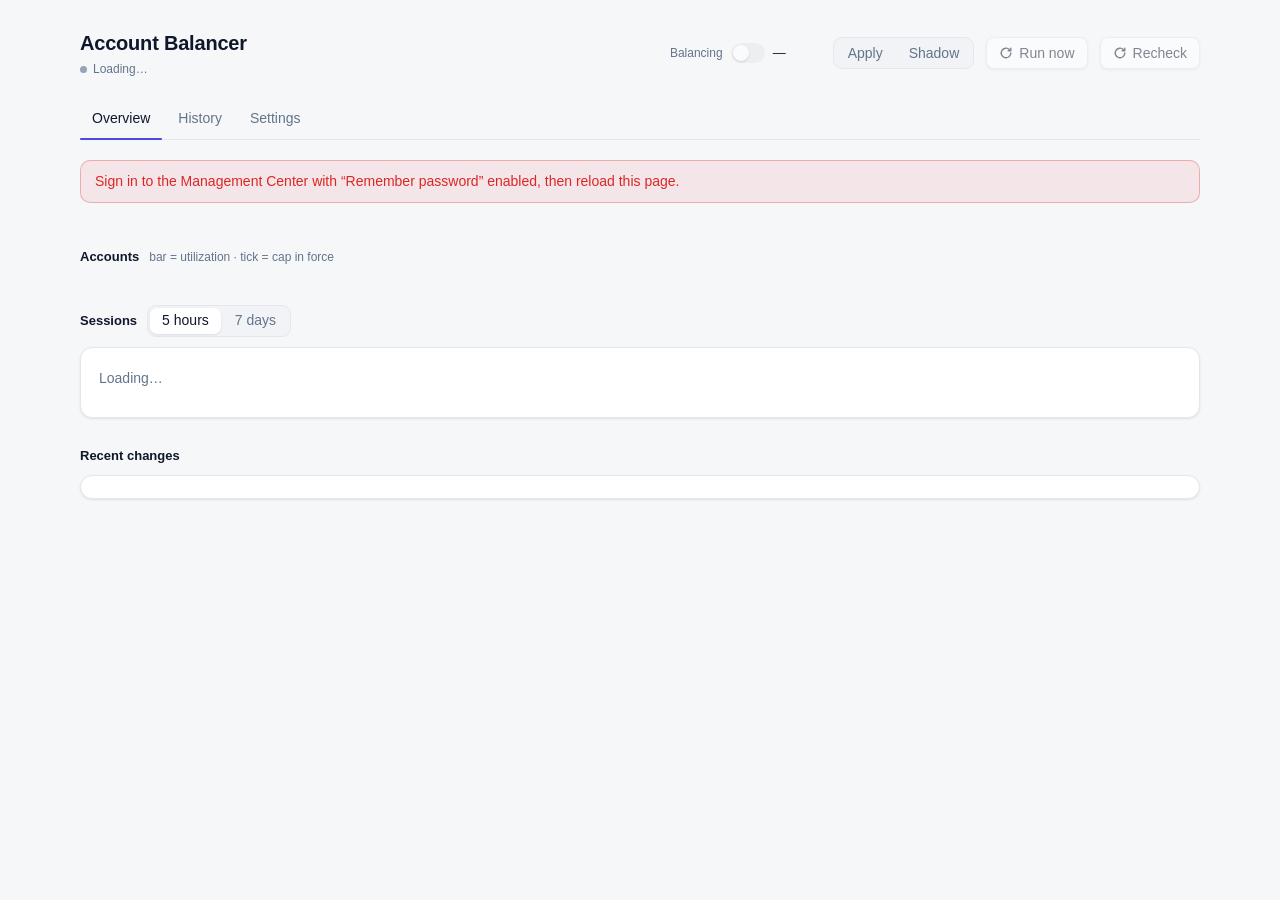
==== internal/web/assets/index.html @ 76632849 "feat(web): Serve the transcript store read-only and show it as its own card GET /transcripts?range=7" ====
<!doctype html>
<html lang="en">
<head>
<meta charset="utf-8">
<meta name="viewport" content="width=device-width, initial-scale=1">
<title>Account Balancer</title>
<link rel="stylesheet" href="uplot.css">
<link rel="stylesheet" href="app.css">
</head>
<body>
<main>
  <header class="top">
    <div class="title">
      <h1>Account Balancer</h1>
      <div class="meta"><span class="dot" id="live-dot"></span><span id="meta">Loading…</span></div>
    </div>
    <div class="controls">
      <div class="control">
        <span class="control-label">Balancing</span>
        <button type="button" role="switch" aria-checked="false" id="pause" class="switch" disabled aria-label="Balancing"><span class="knob"></span></button>
        <span class="control-value" id="pause-label">—</span>
      </div>
      <div class="segmented" role="group" aria-label="Mode" id="mode">
        <button type="button" data-mode="apply" aria-pressed="false" disabled>Apply</button>
        <button type="button" data-mode="shadow" aria-pressed="false" disabled>Shadow</button>
      </div>
      <button type="button" id="run" class="button" disabled>
        <svg class="icon" viewBox="0 0 16 16" aria-hidden="true"><path d="M13.5 8a5.5 5.5 0 1 1-1.6-3.9M13.5 2.5v3h-3" fill="none" stroke="currentColor" stroke-width="1.6" stroke-linecap="round" stroke-linejoin="round"/></svg>
        <span>Run now</span>
      </button>
      <button type="button" id="recheck-all" class="button" disabled title="Ask Anthropic for every account now and release a lock CPA kept after an early reset">
        <svg class="icon" viewBox="0 0 16 16" aria-hidden="true"><path d="M13.5 8a5.5 5.5 0 1 1-1.6-3.9M13.5 2.5v3h-3" fill="none" stroke="currentColor" stroke-width="1.6" stroke-linecap="round" stroke-linejoin="round"/></svg>
        <span>Recheck</span>
      </button>
    </div>
  </header>

  <nav class="tabs" role="tablist">
    <button type="button" role="tab" data-tab="overview" aria-selected="true">Overview</button>
    <button type="button" role="tab" data-tab="history" aria-selected="false">History</button>
    <button type="button" role="tab" data-tab="settings" aria-selected="false">Settings</button>
    <span class="tab-indicator" aria-hidden="true"></span>
  </nav>

  <div id="error" class="banner bad" hidden></div>
  <div id="notice" class="banner info" role="status" hidden></div>
  <div id="config-error" class="banner bad" hidden></div>

  <section id="tab-overview">
    <div class="choices" id="choices"></div>
    <div class="card outlook" id="outlook" hidden></div>
    <div class="section-head"><h2>Accounts</h2><span class="hint">bar = utilization · tick = cap in force</span></div>
    <div class="accounts" id="accounts"></div>
    <div class="section-head">
      <h2>Sessions</h2>
      <div class="segmented" role="group" aria-label="Window" id="session-span">
        <button type="button" data-span="five_hour" aria-pressed="true">5 hours</button>
        <button type="button" data-span="week" aria-pressed="false">7 days</button>
      </div>
      <span class="hint" id="sessions-hint"></span>
    </div>
    <div class="card sessions" id="sessions"><p class="empty">Loading…</p></div>
    <div class="section-head"><h2>Recent changes</h2></div>
    <ol class="timeline card" id="changes"></ol>
  </section>

  <section id="tab-history" hidden>
    <div class="history-bar">
      <div class="segmented" role="group" aria-label="Range" id="range">
        <button type="button" data-range="24h" aria-pressed="true">24h</button>
        <button type="button" data-range="7d" aria-pressed="false">7d</button>
        <button type="button" data-range="30d" aria-pressed="false">30d</button>
        <button type="button" data-range="90d" aria-pressed="false">90d</button>
      </div>
      <div id="cursor-time" class="cursor-time">Hover a chart to see that moment in all four</div>
    </div>
    <div class="chart card"><div class="chart-head"><h3>Weekly utilization</h3><span class="hint">solid main · dashed Fable · dotted cap</span></div><div id="chart-weekly"></div></div>
    <div class="chart card"><div class="chart-head"><h3>5-hour window</h3><span class="hint">filled while the window is open</span></div><div id="chart-session"></div></div>
    <div class="chart card"><div class="chart-head"><h3>Active account</h3></div><div id="chart-active"></div></div>
    <div class="chart card"><div class="chart-head"><h3>Tokens per step</h3><span class="hint">stacked by account</span></div><div id="chart-tokens"></div></div>
    <div id="chart-tip" class="chart-tip" role="status" hidden></div>
    <div class="section-head"><h2>Events</h2></div>
    <ol class="timeline card" id="events"></ol>
    <div class="section-head">
      <h2>Transcript history</h2>
      <div class="segmented" role="group" aria-label="Transcript window" id="transcript-span">
        <button type="button" data-range="7d" aria-pressed="true">7 days</button>
        <button type="button" data-range="30d" aria-pressed="false">30 days</button>
      </div>
      <span class="hint" id="transcripts-hint"></span>
    </div>
    <p class="hint">From Claude Code transcripts — not proxy quota; no account. Kept apart from the figures above.</p>
    <div class="card sessions" id="transcripts"><p class="empty">Loading…</p></div>
  </section>

  <section id="tab-settings" hidden>
    <form id="settings" novalidate>
      <fieldset class="card">
        <legend>Accounts</legend>
        <p class="hint">Accounts are used in order of their weekly reset. Edit an account to set its name and its limits. A limit is a list of steps: each caps the account until a time before its reset. If no account is left, every limit is released.</p>
        <ul class="account-list" id="account-list"></ul>
        <div class="row">
          <select id="account-add" class="select"></select>
          <button type="button" id="account-add-button" class="button">Add account</button>
        </div>
      </fieldset>

      <fieldset class="card">
        <legend>Thresholds</legend>
        <div class="fields">
          <div class="field wide"><span>Default weekly limit</span><div class="limit-steps" id="default-steps"></div></div>
          <label class="field"><span>Final cap, every account</span><span class="input-unit"><input type="number" step="any" data-threshold="final_cap"><em>%</em></span></label>
          <label class="field"><span>Default 5-hour limit</span><span class="input-unit"><input type="number" step="any" data-threshold="session_cap"><em>%</em></span></label>
          <label class="field"><span>Minimum dwell</span><span class="input-unit"><input type="number" step="1" data-threshold="min_dwell_minutes"><em>min</em></span></label>
          <label class="field"><span>Readings stale after</span><span class="input-unit"><input type="number" step="any" data-threshold="stale_hours"><em>h</em></span></label>
        </div>
        <div class="ruler" id="ruler" aria-hidden="true"></div>
      </fieldset>

      <fieldset class="card">
        <legend>Buckets</legend>
        <p class="hint">Each bucket has its own weekly limit. Type a model and press Enter.</p>
        <div class="field"><span>Main</span><div class="chips" data-bucket="main"><input type="text" aria-label="Add a main model"></div></div>
        <div class="field"><span>Fable</span><div class="chips" data-bucket="fable"><input type="text" aria-label="Add a Fable model"></div></div>
      </fieldset>

      <fieldset class="card">
        <legend>Anchoring</legend>
        <div class="toggle-row">
          <button type="button" role="switch" aria-checked="false" class="switch" data-anchor="enabled" aria-label="Anchoring"><span class="knob"></span></button>
          <span>Start idle accounts' 5-hour window with a one-token request</span>
        </div>
        <div class="fields">
          <label class="field"><span>Model</span><input type="text" class="text" data-anchor="model"></label>
          <label class="field"><span>Fallback model</span><input type="text" class="text" data-anchor="fallback_model"></label>
        </div>
      </fieldset>

      <div class="savebar">
        <div id="validation" class="bad"></div>
        <span id="settings-status" class="hint"></span>
        <button type="button" id="review" class="button primary">Review &amp; save</button>
      </div>
      <div id="review-panel" class="card review" hidden>
        <h3>Changes to write</h3>
        <ul id="review-list"></ul>
        <div class="row">
          <button type="button" id="save" class="button primary">Save</button>
          <button type="button" id="cancel" class="button">Cancel</button>
        </div>
      </div>
    </form>
    <dialog id="account-editor" class="editor">
      <div id="editor-body"></div>
      <footer class="editor-foot">
        <button type="button" id="editor-remove" class="button danger-text">Remove account</button>
        <span class="spacer"></span>
        <button type="button" id="editor-cancel" class="button">Cancel</button>
        <button type="button" id="editor-done" class="button primary">Done</button>
      </footer>
    </dialog>
  </section>
</main>
<script src="uplot.js"></script>
<script src="app.js"></script>
</body>
</html>
---- internal/web/assets/app.css ----
:root {
  --bg: #f6f7f9; --surface: #ffffff; --surface-2: #f1f3f6; --fg: #0f172a; --muted: #64748b; --faint: #94a3b8;
  --line: #e5e7eb; --accent: #4f46e5; --accent-soft: rgba(79, 70, 229, 0.1);
  --ok: #16a34a; --warn: #d97706; --bad: #dc2626; --bad-soft: rgba(220, 38, 38, 0.08); --warn-soft: rgba(217, 119, 6, 0.1);
  --shadow: 0 1px 2px rgba(15, 23, 42, 0.04), 0 1px 3px rgba(15, 23, 42, 0.06);
  --radius: 12px;
  --ease-out: cubic-bezier(0.23, 1, 0.32, 1);
}
@media (prefers-color-scheme: dark) {
  :root {
    --bg: #0b0d12; --surface: #12151c; --surface-2: #1a1e27; --fg: #e5e7eb; --muted: #8b93a3; --faint: #5b6373;
    --line: #232835; --accent: #818cf8; --accent-soft: rgba(129, 140, 248, 0.14);
    --ok: #4ade80; --warn: #fbbf24; --bad: #f87171; --bad-soft: rgba(248, 113, 113, 0.1); --warn-soft: rgba(251, 191, 36, 0.12);
    --shadow: 0 1px 2px rgba(0, 0, 0, 0.3);
  }
}

* { box-sizing: border-box; }
body {
  margin: 0; padding: 28px 16px 64px; background: var(--bg); color: var(--fg);
  font: 14px/1.5 -apple-system, BlinkMacSystemFont, "Inter", "Segoe UI", sans-serif;
  -webkit-font-smoothing: antialiased; font-variant-numeric: tabular-nums;
}
main { max-width: 1120px; margin: 0 auto; }
h1 { font-size: 20px; font-weight: 650; letter-spacing: -0.01em; margin: 0; }
h2 { font-size: 13px; font-weight: 600; margin: 0; }
h3 { font-size: 13px; font-weight: 600; margin: 0; }
code { font: 12px ui-monospace, SFMono-Regular, Menlo, monospace; }
.hint { color: var(--muted); font-size: 12px; }
.bad { color: var(--bad); }
[hidden] { display: none !important; }

.card { background: var(--surface); border: 1px solid var(--line); border-radius: var(--radius); box-shadow: var(--shadow); }

/* ---------- controls ---------- */

button, select, input { font: inherit; color: inherit; }
.button {
  display: inline-flex; align-items: center; gap: 6px; height: 32px; padding: 0 12px;
  background: var(--surface); border: 1px solid var(--line); border-radius: 8px; cursor: pointer;
  box-shadow: var(--shadow); transition: transform 140ms var(--ease-out), border-color 150ms ease;
}
.button:active:not(:disabled) { transform: scale(0.97); }
.button:disabled { opacity: 0.5; cursor: default; }
.button.primary { background: var(--accent); border-color: var(--accent); color: #fff; }
.icon { width: 14px; height: 14px; }
.button.busy .icon { animation: spin 700ms linear infinite; }
@keyframes spin { to { transform: rotate(360deg); } }
@media (hover: hover) and (pointer: fine) {
  .button:hover:not(:disabled) { border-color: var(--faint); }
  .button.primary:hover:not(:disabled) { border-color: var(--accent); filter: brightness(1.08); }
}

.switch {
  position: relative; width: 34px; height: 20px; padding: 0; flex: none; border: none; border-radius: 999px;
  background: var(--line); cursor: pointer; transition: background-color 160ms ease;
}
.switch .knob {
  position: absolute; top: 2px; left: 2px; width: 16px; height: 16px; border-radius: 50%; background: #fff;
  box-shadow: 0 1px 2px rgba(0, 0, 0, 0.25); transition: transform 160ms var(--ease-out);
}
.switch[aria-checked=true] { background: var(--ok); }
.switch[aria-checked=true] .knob { transform: translateX(14px); }
.switch:disabled { opacity: 0.5; cursor: default; }

.segmented { display: inline-flex; padding: 2px; gap: 2px; background: var(--surface-2); border: 1px solid var(--line); border-radius: 9px; }
.segmented button {
  height: 26px; padding: 0 12px; border: none; border-radius: 7px; background: none; color: var(--muted); cursor: pointer;
  transition: background-color 150ms ease, color 150ms ease;
}
.segmented button[aria-pressed=true] { background: var(--surface); color: var(--fg); box-shadow: var(--shadow); }
.segmented button:disabled { cursor: default; }

.select, .text, .input-unit input, .chips {
  height: 32px; padding: 0 10px; background: var(--surface); border: 1px solid var(--line); border-radius: 8px;
  transition: border-color 150ms ease, box-shadow 150ms ease;
}
.select:focus, .text:focus, .input-unit input:focus, .chips:focus-within {
  outline: none; border-color: var(--accent); box-shadow: 0 0 0 3px var(--accent-soft);
}
:focus-visible { outline: 2px solid var(--accent); outline-offset: 2px; }

/* ---------- header and tabs ---------- */

.top { display: flex; flex-wrap: wrap; gap: 16px; justify-content: space-between; align-items: center; }
.meta { display: flex; align-items: center; gap: 6px; color: var(--muted); font-size: 12px; margin-top: 2px; }
.dot { width: 7px; height: 7px; border-radius: 50%; background: var(--faint); }
.dot.on { background: var(--ok); box-shadow: 0 0 0 3px color-mix(in srgb, var(--ok) 20%, transparent); }
.dot.paused { background: var(--warn); }
.controls { display: flex; flex-wrap: wrap; gap: 12px; align-items: center; }
.control { display: flex; align-items: center; gap: 8px; }
.control-label { color: var(--muted); font-size: 12px; }
.control-value { font-size: 13px; min-width: 48px; }

.tabs { position: relative; display: flex; gap: 4px; margin: 22px 0 20px; border-bottom: 1px solid var(--line); }
.tabs button { border: none; background: none; padding: 8px 12px 10px; color: var(--muted); cursor: pointer; transition: color 150ms ease; }
.tabs button[aria-selected=true] { color: var(--fg); }
.tab-indicator {
  position: absolute; left: 0; bottom: -1px; width: 100px; height: 2px; background: var(--accent); border-radius: 2px;
  transform-origin: left; transition: transform 200ms var(--ease-out);
}

.banner.info { background: var(--surface); border-color: var(--line); }
.banner { border-radius: 10px; padding: 10px 14px; margin-bottom: 16px; background: var(--bad-soft); border: 1px solid color-mix(in srgb, var(--bad) 30%, transparent); }
.section-head { display: flex; align-items: baseline; gap: 10px; margin: 28px 0 10px; }

/* ---------- overview ---------- */

.choices { display: grid; grid-template-columns: repeat(auto-fit, minmax(300px, 1fr)); gap: 12px; }
.choice { padding: 16px 18px; }
.outlook { margin-top: 12px; padding: 16px 18px; }
.outlook-head { display: flex; align-items: center; gap: 10px; margin: 8px 0 6px; }
.outlook p { margin: 4px 0 0; }
/* the week at each method's pace: numbers right-aligned, colour only where the outlook gives one */
.methods { margin-top: 14px; border-collapse: collapse; font-size: 13px; }
.methods th, .methods td { padding: 6px 12px; text-align: right; white-space: nowrap; }
.methods thead th { font-size: 11px; font-weight: 600; letter-spacing: 0.06em; text-transform: uppercase; color: var(--muted); border-bottom: 1px solid var(--line); }
.methods thead th.used { color: var(--accent); }
.methods tbody th { text-align: left; font-weight: 500; padding-left: 0; }
.methods tbody tr + tr { border-top: 1px solid var(--line); }
.methods tr.sum th { font-weight: 650; }
.methods tr.next th { color: var(--muted); font-weight: 400; }
.methods .used { background: var(--accent-soft); }
.methods .used-mark { margin-left: 4px; font-size: 10px; letter-spacing: 0.04em; text-transform: none; }
.methods .pace { color: var(--muted); margin-right: 10px; }
.methods .flag { display: inline-block; min-width: 7ch; text-align: left; color: var(--muted); }
.methods .flag.bad { color: var(--bad); font-weight: 600; }
.methods .flag.warn { color: var(--warn); }
.methods .flag.ok { color: var(--ok); }
.methods .faint { color: var(--faint); }
.sessions { padding: 6px 18px 14px; overflow-x: auto; }
.sessions .empty { color: var(--muted); }
.sessions-table { width: 100%; border-collapse: collapse; font-size: 13px; }
.sessions-table th, .sessions-table td { padding: 7px 12px; text-align: right; white-space: nowrap; }
.sessions-table thead th { font-size: 11px; font-weight: 600; letter-spacing: 0.06em; text-transform: uppercase; color: var(--muted); border-bottom: 1px solid var(--line); }
.sessions-table th.left, .sessions-table td.left, .sessions-table tbody th { text-align: left; }
.sessions-table tbody th { font-weight: 500; padding-left: 0; }
.sessions-table tbody tr + tr { border-top: 1px solid var(--line); }
.sessions-table tr.sub { font-size: 12px; color: var(--muted); }
.sessions-table tr.sub th { padding-left: 14px; font-weight: 400; }
.sessions-table tr.none th { font-style: italic; color: var(--muted); }
.sessions-table .sid { font-family: ui-monospace, SFMono-Regular, Menlo, monospace; }
.sessions-table .faint { color: var(--faint); }
.sessions-table .stitle { display: inline-block; max-width: 36ch; overflow: hidden; text-overflow: ellipsis; vertical-align: bottom; }
.method-notes { margin: 10px 0 0; padding: 0; list-style: none; font-size: 12px; line-height: 1.5; color: var(--muted); }
.eyebrow { font-size: 11px; font-weight: 600; letter-spacing: 0.06em; text-transform: uppercase; color: var(--muted); }
.choice .account { font-size: 18px; font-weight: 650; letter-spacing: -0.01em; margin: 6px 0 8px; word-break: break-all; }
.chip {
  display: inline-flex; align-items: center; gap: 4px; height: 22px; padding: 0 8px; border-radius: 999px;
  background: var(--surface-2); color: var(--muted); font-size: 12px; white-space: nowrap;
}
/* a chip never runs out of its card: a long one wraps */
.chip { max-width: 100%; height: auto; min-height: 22px; white-space: normal; overflow-wrap: anywhere; }
.chip.accent { background: var(--accent-soft); color: var(--accent); }
.chip.warn { background: var(--warn-soft); color: var(--warn); }
.chip.bad { background: var(--bad-soft); color: var(--bad); }
.chip b { font-weight: 600; color: var(--fg); }
.reason { color: var(--muted); font-size: 13px; }
.order { display: flex; flex-wrap: wrap; gap: 6px; margin-top: 10px; }

.accounts { display: grid; grid-template-columns: repeat(auto-fit, minmax(440px, 1fr)); gap: 12px; }
@media (max-width: 520px) { .accounts { grid-template-columns: 1fr; } }
.account-card { padding: 16px 18px; }
.account-head { display: flex; flex-wrap: wrap; align-items: center; gap: 8px; margin-bottom: 14px; }
.account-head .name { font-weight: 600; font-size: 15px; margin-right: auto; word-break: break-all; }
.meter-row { display: grid; grid-template-columns: 56px 1fr auto; align-items: center; gap: 12px; padding: 6px 0; }
.meter-row .label { color: var(--muted); font-size: 12px; }
.meter { position: relative; height: 8px; border-radius: 999px; background: var(--surface-2); overflow: visible; }
.meter .fill {
  position: absolute; inset: 0; border-radius: 999px; background: var(--accent);
  transform-origin: left; transition: transform 300ms var(--ease-out), background-color 200ms ease;
}
.meter .fill.warn { background: var(--warn); }
.meter .fill.bad { background: var(--bad); }
.meter .cap { position: absolute; top: -3px; width: 2px; height: 14px; margin-left: -1px; border-radius: 1px; background: var(--fg); opacity: 0.55; }
.meter-value { display: flex; align-items: baseline; gap: 8px; min-width: 200px; justify-content: flex-end; font-size: 12px; color: var(--muted); }
.meter-value strong { font-size: 14px; font-weight: 600; color: var(--fg); min-width: 46px; text-align: right; }
.why { margin: 2px 0 4px 68px; font-size: 12px; color: var(--warn); }
.account-foot { display: flex; flex-wrap: wrap; gap: 8px; justify-content: space-between; margin-top: 12px; padding-top: 12px; border-top: 1px solid var(--line); font-size: 12px; color: var(--muted); }

.timeline { list-style: none; margin: 0; padding: 4px 0; }
.timeline li { display: grid; grid-template-columns: 10px auto 1fr auto; align-items: baseline; gap: 10px; padding: 9px 16px; }
.timeline li + li { border-top: 1px solid var(--line); }
.timeline .mark { width: 8px; height: 8px; border-radius: 50%; background: var(--accent); align-self: center; }
.timeline .mark.anchor { background: var(--ok); }
.timeline .mark.reset { background: var(--warn); }
.timeline .what { min-width: 0; }
.timeline .what .reason { margin-left: 8px; font-size: 12px; }
.timeline .when { color: var(--muted); font-size: 12px; white-space: nowrap; }
.timeline .empty { display: block; color: var(--muted); }

@media (max-width: 560px) {
  .meter-row { grid-template-columns: 52px 1fr; row-gap: 4px; }
  .meter-value { grid-column: 2; justify-content: flex-start; min-width: 0; }
  .why { margin-left: 64px; }
  .timeline li { grid-template-columns: 10px auto 1fr; }
  .timeline .when { grid-column: 3; grid-row: 1; justify-self: end; }
  .timeline .what { grid-column: 2 / -1; }
}

/* ---------- history ---------- */

.history-bar {
  position: sticky; top: 0; z-index: 2; display: flex; flex-wrap: wrap; align-items: center; gap: 12px;
  margin: 0 -4px 12px; padding: 8px 4px; background: color-mix(in srgb, var(--bg) 88%, transparent);
  backdrop-filter: blur(8px); -webkit-backdrop-filter: blur(8px);
}
.cursor-time { margin-left: auto; font-size: 12px; color: var(--muted); white-space: nowrap; }
.cursor-time strong { color: var(--fg); font-weight: 600; }
/* Out of the flow (fixed), so hover details never move the charts. */
.chart-tip {
  position: fixed; left: 0; top: 0; z-index: 3; max-width: 340px; padding: 8px 10px; border-radius: 8px; pointer-events: none;
  background: var(--surface); border: 1px solid var(--line); box-shadow: 0 4px 16px rgba(15, 23, 42, 0.12);
  font-size: 12px; line-height: 1.45; color: var(--muted);
}
.chart-tip div + div { margin-top: 4px; }
.chart-tip strong { color: var(--fg); font-weight: 600; }
.chart { padding: 14px 16px 8px; margin-bottom: 12px; }
.chart-head { display: flex; align-items: baseline; gap: 10px; margin-bottom: 6px; }
.chart .u-legend { font-size: 12px; color: var(--muted); text-align: left; margin-top: 4px; }
.chart .u-legend .u-series { padding: 2px 8px 2px 0; }
.chart .u-legend .u-series th { font-weight: 400; cursor: pointer; }
.chart .u-legend .u-value { display: inline-block; width: 7ch; text-align: left; white-space: nowrap; }
.chart .u-legend .u-series:first-child { display: none; } /* the hovered time is shown once, in the bar */
.chart .u-legend .u-marker { border-radius: 3px; width: 10px; height: 10px; }
.chart .u-legend .u-off > * { opacity: 0.35; }

/* ---------- settings ---------- */

fieldset { margin: 0 0 12px; padding: 16px 18px 18px; }
legend { float: left; width: 100%; padding: 0; margin-bottom: 4px; font-weight: 600; }
legend + * { clear: both; }
fieldset > .hint { margin: 0 0 12px; }
.row { display: flex; flex-wrap: wrap; gap: 8px; align-items: center; margin-top: 12px; }
.fields { display: grid; grid-template-columns: repeat(auto-fit, minmax(240px, 1fr)); gap: 12px 20px; margin-top: 8px; }
.field { display: flex; flex-direction: column; gap: 6px; margin-top: 8px; }
.field > span { font-size: 12px; color: var(--muted); }
.text { width: 100%; max-width: 520px; }
.input-unit { position: relative; display: inline-flex; width: 140px; }
.input-unit input { width: 100%; padding-right: 36px; }
.input-unit em { position: absolute; right: 10px; top: 50%; transform: translateY(-50%); font-style: normal; font-size: 12px; color: var(--muted); pointer-events: none; }

.account-list { list-style: none; margin: 0; padding: 0; border: 1px solid var(--line); border-radius: 10px; }
.account-list li + li { border-top: 1px solid var(--line); }
.account-list .who { flex: 1; min-width: 0; }
.steps { display: grid; gap: 6px; justify-items: start; }
.step { display: flex; flex-wrap: wrap; align-items: center; gap: 6px; font-size: 12px; color: var(--muted); }
.link-button { background: none; border: 0; padding: 2px 0; color: var(--accent); font-size: 12px; cursor: pointer; }
.field.wide { grid-column: 1 / -1; }
.input-unit.small { width: 80px; }
.input-unit.small input { padding-right: 24px; }
.text.small-number { width: 56px; }
.select.small { width: auto; }
.account-list .who strong { display: block; }
.account-list .who span { display: block; font-size: 12px; color: var(--muted); overflow: hidden; text-overflow: ellipsis; white-space: nowrap; }
.account-list .reserve { display: flex; align-items: center; gap: 8px; font-size: 12px; color: var(--muted); }
.icon-button {
  display: inline-grid; place-items: center; width: 28px; height: 28px; border: none; border-radius: 6px;
  background: none; color: var(--muted); cursor: pointer; transition: transform 140ms var(--ease-out), background-color 150ms ease;
}
.icon-button:active { transform: scale(0.94); }
@media (hover: hover) and (pointer: fine) { .icon-button:hover { background: var(--bad-soft); color: var(--bad); } }

.ruler { position: relative; height: 54px; margin-top: 18px; }
.ruler .track { position: absolute; left: 0; right: 0; top: 22px; height: 6px; border-radius: 999px; background: linear-gradient(90deg, var(--surface-2), var(--warn-soft) 80%, var(--bad-soft)); }
.ruler .tick { position: absolute; top: 16px; width: 2px; height: 18px; margin-left: -1px; border-radius: 1px; background: var(--fg); opacity: 0.6; transition: left 200ms var(--ease-out); }
.ruler .tick.session { background: var(--accent); opacity: 1; }
.ruler .tag { position: absolute; font-size: 11px; color: var(--muted); white-space: nowrap; transform: translateX(-50%); transition: left 200ms var(--ease-out); }
.ruler .tag.up { top: 0; }
.ruler .tag.down { top: 38px; }
/* near an end, a tag sits inside the ruler rather than half past its edge */
.ruler .tag.end { transform: translateX(-100%); }
.ruler .tag.start { transform: none; }

.chips { display: flex; flex-wrap: wrap; align-items: center; gap: 6px; height: auto; min-height: 36px; padding: 4px 6px; max-width: 640px; cursor: text; }
.chips input { flex: 1; min-width: 140px; height: 26px; border: none; background: none; outline: none; padding: 0 4px; }
.chips .chip { color: var(--fg); padding-right: 2px; }
.chips .chip button { display: inline-grid; place-items: center; width: 18px; height: 18px; border: none; border-radius: 50%; background: none; color: var(--muted); cursor: pointer; }
@media (hover: hover) and (pointer: fine) { .chips .chip button:hover { background: var(--line); color: var(--fg); } }

.toggle-row { display: flex; align-items: center; gap: 10px; margin-top: 4px; }

.savebar {
  position: sticky; bottom: 12px; z-index: 2; display: flex; flex-wrap: wrap; align-items: center; justify-content: flex-end; gap: 12px;
  padding: 10px 12px; border-radius: var(--radius); border: 1px solid var(--line); box-shadow: var(--shadow);
  background: color-mix(in srgb, var(--surface) 90%, transparent); backdrop-filter: blur(8px); -webkit-backdrop-filter: blur(8px);
}
.savebar #validation { flex: 1; font-size: 13px; }
.savebar #validation:empty { display: none; }
.review { margin-top: 12px; padding: 16px 18px; border-color: var(--accent); }
.review ul { margin: 8px 0 0; padding-left: 20px; }

/* Reduced motion keeps colour changes and drops movement. */
@media (prefers-reduced-motion: reduce) {
  .tab-indicator, .switch .knob, .meter .fill, .ruler .tick, .ruler .tag { transition: none; }
  .button:active:not(:disabled), .icon-button:active { transform: none; }
  .button.busy .icon { animation: none; }
}

/* accounts: one summary line each */
.account-list li { display: flex; flex-wrap: wrap; align-items: center; gap: 8px 16px; padding: 12px; }
.account-list .plan, .editor .plan { font-size: 12px; color: var(--muted); padding: 2px 8px; border: 1px solid var(--line); border-radius: 999px; }
.account-list .sum { font-size: 12px; color: var(--fg); min-width: 150px; }
.account-list .sum em { font-style: normal; color: var(--muted); margin-right: 4px; }

/* the account editor */
.editor { width: min(720px, calc(100vw - 32px)); max-height: calc(100vh - 48px); padding: 0; border: 1px solid var(--line); border-radius: var(--radius);
  background: var(--surface); color: var(--fg); box-shadow: 0 24px 64px rgba(0, 0, 0, 0.35); }
.editor::backdrop { background: rgba(0, 0, 0, 0.45); }
#editor-body { padding: 20px 20px 4px; display: grid; gap: 18px; }
.editor-head { display: flex; align-items: center; gap: 12px; }
.editor-head div { flex: 1; min-width: 0; }
.editor-head strong { display: block; font-size: 16px; }
.editor-head span { font-size: 12px; color: var(--muted); }
.editor-row { display: flex; flex-wrap: wrap; align-items: end; gap: 16px 24px; }
.editor-row .field { flex: 1; min-width: 200px; }
.editor-row .reserve { display: flex; align-items: center; gap: 8px; font-size: 12px; color: var(--muted); padding-bottom: 8px; }
.limit { display: grid; gap: 10px; padding-top: 14px; border-top: 1px solid var(--line); }
.limit-head { display: flex; flex-wrap: wrap; align-items: center; justify-content: space-between; gap: 8px; }
.limit-head h3 { margin: 0; font-size: 13px; font-weight: 600; }
.limit-steps { display: grid; gap: 8px; justify-items: start; }
.limit-steps .arrow { color: var(--faint); }
.editor-foot { display: flex; align-items: center; gap: 8px; padding: 16px 20px; border-top: 1px solid var(--line); margin-top: 14px; }
.editor-foot .spacer { flex: 1; }
.danger-text { color: var(--bad); }

/* a limit's timeline: the window from its start to its reset, each step's cap over its time */
.timeline { width: 100%; padding-bottom: 18px; }
.timeline .bar { display: flex; height: 22px; border-radius: 6px; overflow: hidden; gap: 2px; }
.timeline .seg { display: flex; align-items: center; justify-content: center; min-width: 2px; font-size: 11px; font-weight: 600; color: #fff; }
.timeline .seg.low { background: #3b4a8a; } .timeline .seg.mid { background: #4f5fc4; }
.timeline .seg.high { background: #6c7cf0; } .timeline .seg.full { background: var(--surface-2); color: var(--muted); }
.timeline .axis { position: relative; height: 0; font-size: 11px; color: var(--muted); }
.timeline .axis span { position: absolute; top: 4px; transform: translateX(-50%); white-space: nowrap; }
.timeline .axis span:first-child { transform: none; }
.timeline .axis span.end { transform: translateX(-100%); }
.step.tail { padding-left: 2px; }
.step[hidden] { display: none; }
.step.tail strong { color: var(--fg); font-weight: 600; }
.timeline .step-warning { margin: 22px 0 -8px; font-size: 12px; color: var(--warn); }
/* the step fields are short numbers: no spin buttons eating their width (arrow keys still step) */
.step input[type="number"] { -moz-appearance: textfield; appearance: textfield; }
.step input[type="number"]::-webkit-inner-spin-button, .step input[type="number"]::-webkit-outer-spin-button { -webkit-appearance: none; margin: 0; }
/* the total a span allows, centred over it */
.timeline .totals { position: relative; height: 16px; font-size: 11px; font-weight: 600; color: var(--fg); }
.timeline .totals span { position: absolute; top: 0; transform: translateX(-50%); white-space: nowrap; }
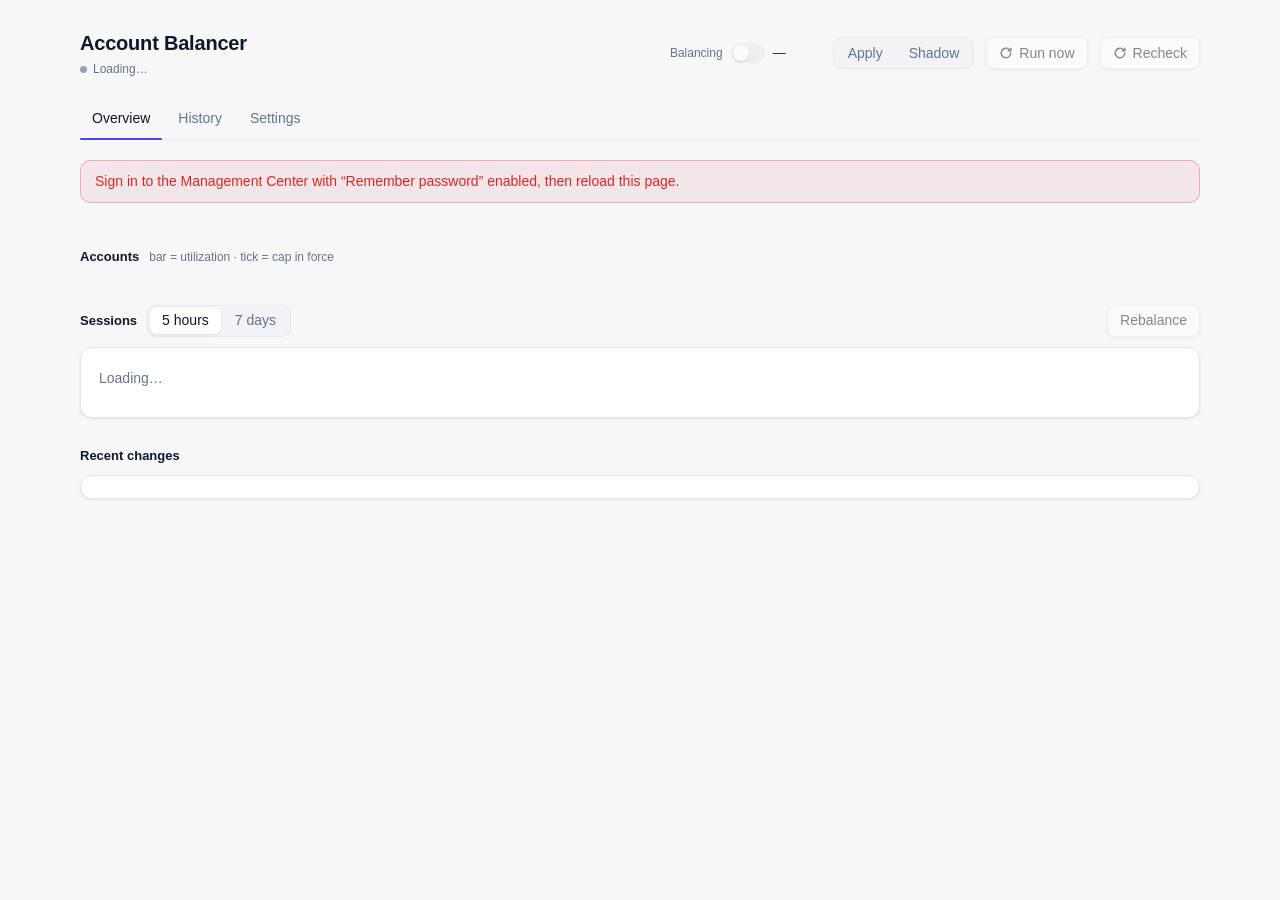
==== commit 2452551d: "feat(web): Group the Sessions card by project folder, collapsed, with a pin choice per project and s" ====
--- a/internal/web/assets/index.html
+++ b/internal/web/assets/index.html
@@ -58,7 +58,9 @@
         <button type="button" data-span="week" aria-pressed="false">7 days</button>
       </div>
       <span class="hint" id="sessions-hint"></span>
+      <button type="button" class="button" id="rebalance" title="Dengele: place every project without a folder pin again, balanced by headroom and load. Shows the plan first." disabled>Rebalance</button>
     </div>
+    <div class="card rebalance" id="rebalance-plan" role="status" hidden></div>
     <div class="card sessions" id="sessions"><p class="empty">Loading…</p></div>
     <div class="section-head"><h2>Recent changes</h2></div>
     <ol class="timeline card" id="changes"></ol>
--- a/internal/web/assets/app.css
+++ b/internal/web/assets/app.css
@@ -142,6 +142,29 @@
 .sessions-table .sid { font-family: ui-monospace, SFMono-Regular, Menlo, monospace; }
 .sessions-table .faint { color: var(--faint); }
 .sessions-table .stitle { display: inline-block; max-width: 36ch; overflow: hidden; text-overflow: ellipsis; vertical-align: bottom; }
+.sessions-table td.placement { white-space: normal; min-width: 260px; }
+.sessions-table tr.project th { font-weight: 600; }
+.sessions-table tr.project td { font-weight: 500; }
+.sessions-table tr.session th { padding-left: 26px; }
+.sessions-table .stitle.none { font-style: italic; color: var(--muted); }
+.sessions-table td .select { height: 28px; }
+.toggle {
+  width: 22px; height: 22px; margin-right: 4px; padding: 0; border: 0; border-radius: 6px;
+  background: none; color: var(--muted); cursor: pointer; vertical-align: middle;
+}
+.toggle-space { display: inline-block; width: 26px; }
+@media (hover: hover) and (pointer: fine) { .toggle:hover { background: var(--surface-2); color: var(--fg); } }
+#rebalance { margin-left: auto; align-self: center; }
+.rebalance { margin-bottom: 10px; padding: 12px 18px; font-size: 13px; }
+.rebalance p { margin: 0 0 8px; }
+.rebalance .actions { display: flex; gap: 8px; margin-top: 10px; }
+.rebalance .faint { color: var(--faint); }
+.affinity h3 { margin: 16px 0 6px; font-size: 11px; font-weight: 600; letter-spacing: 0.06em; text-transform: uppercase; color: var(--muted); }
+.pins { margin: 0; padding: 0; list-style: none; display: grid; gap: 6px; font-size: 13px; }
+.pins li { display: flex; flex-wrap: wrap; align-items: center; gap: 8px; }
+.pins .stitle { display: inline-block; max-width: 36ch; overflow: hidden; text-overflow: ellipsis; vertical-align: bottom; }
+.pins .sid { font-family: ui-monospace, SFMono-Regular, Menlo, monospace; }
+.pins .faint { color: var(--faint); font-size: 12px; }
 .method-notes { margin: 10px 0 0; padding: 0; list-style: none; font-size: 12px; line-height: 1.5; color: var(--muted); }
 .eyebrow { font-size: 11px; font-weight: 600; letter-spacing: 0.06em; text-transform: uppercase; color: var(--muted); }
 .choice .account { font-size: 18px; font-weight: 650; letter-spacing: -0.01em; margin: 6px 0 8px; word-break: break-all; }
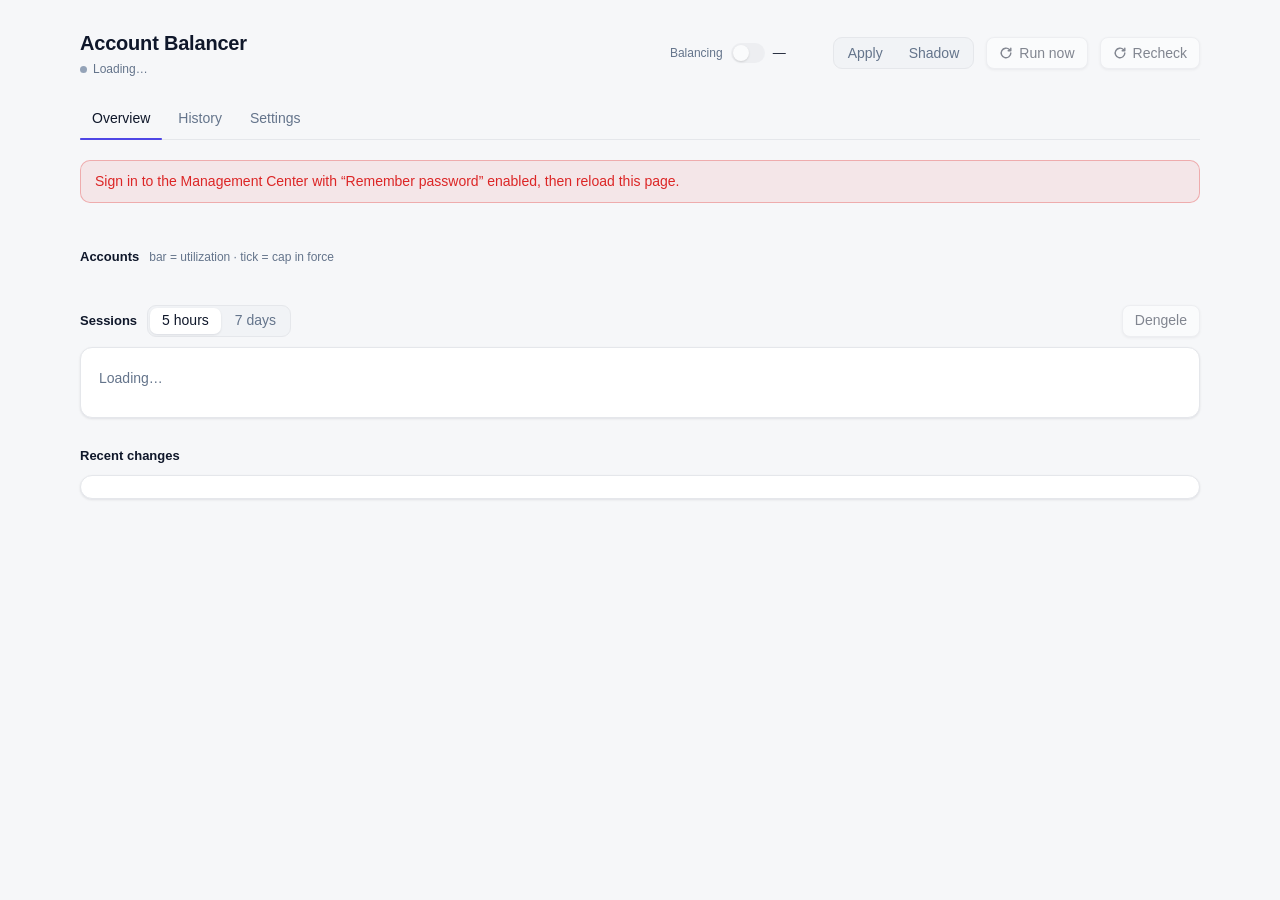
==== commit e3036f50: "fix(affinity): Never rebalance a project onto an account in a detour; show both windows on a project" ====
--- a/internal/web/assets/index.html
+++ b/internal/web/assets/index.html
@@ -58,7 +58,7 @@
         <button type="button" data-span="week" aria-pressed="false">7 days</button>
       </div>
       <span class="hint" id="sessions-hint"></span>
-      <button type="button" class="button" id="rebalance" title="Dengele: place every project without a folder pin again, balanced by headroom and load. Shows the plan first." disabled>Rebalance</button>
+      <button type="button" class="button" id="rebalance" title="Rebalance now: place every project without a folder pin again, balanced by headroom and load. Shows the plan first." disabled>Dengele</button>
     </div>
     <div class="card rebalance" id="rebalance-plan" role="status" hidden></div>
     <div class="card sessions" id="sessions"><p class="empty">Loading…</p></div>
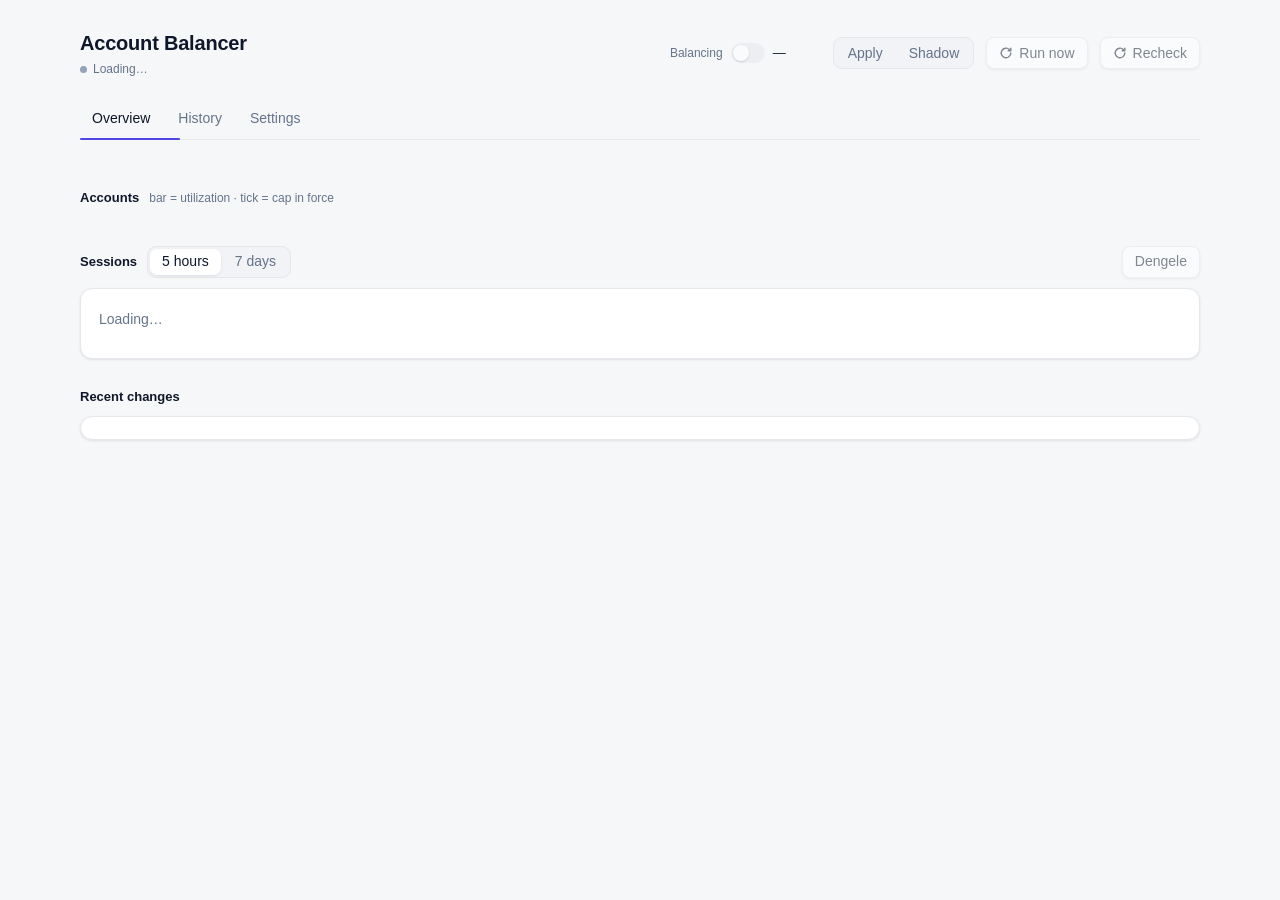
==== commit 32fc88e4: "feat(web): Show each row's use of an Ultra account's limit window, its model lines and what the figu" ====
--- a/internal/web/assets/index.html
+++ b/internal/web/assets/index.html
@@ -60,6 +60,7 @@
       <span class="hint" id="sessions-hint"></span>
       <button type="button" class="button" id="rebalance" title="Rebalance now: place every project without a folder pin again, balanced by headroom and load. Shows the plan first." disabled>Dengele</button>
     </div>
+    <p class="hint meter-line" id="sessions-meter" hidden></p>
     <div class="card rebalance" id="rebalance-plan" role="status" hidden></div>
     <div class="card sessions" id="sessions"><p class="empty">Loading…</p></div>
     <div class="section-head"><h2>Recent changes</h2></div>
--- a/internal/web/assets/app.css
+++ b/internal/web/assets/app.css
@@ -367,3 +367,7 @@
 /* the total a span allows, centred over it */
 .timeline .totals { position: relative; height: 16px; font-size: 11px; font-weight: 600; color: var(--fg); }
 .timeline .totals span { position: absolute; top: 0; transform: translateX(-50%); white-space: nowrap; }
+.sessions-table .mlines { font-weight: 400; font-size: 11px; color: var(--muted); }
+.sessions-table .mline { white-space: nowrap; }
+.sessions-table .mname { font-family: ui-monospace, SFMono-Regular, Menlo, monospace; display: inline-block; max-width: 28ch; overflow: hidden; text-overflow: ellipsis; vertical-align: bottom; }
+.meter-line { margin: 6px 2px 10px; }
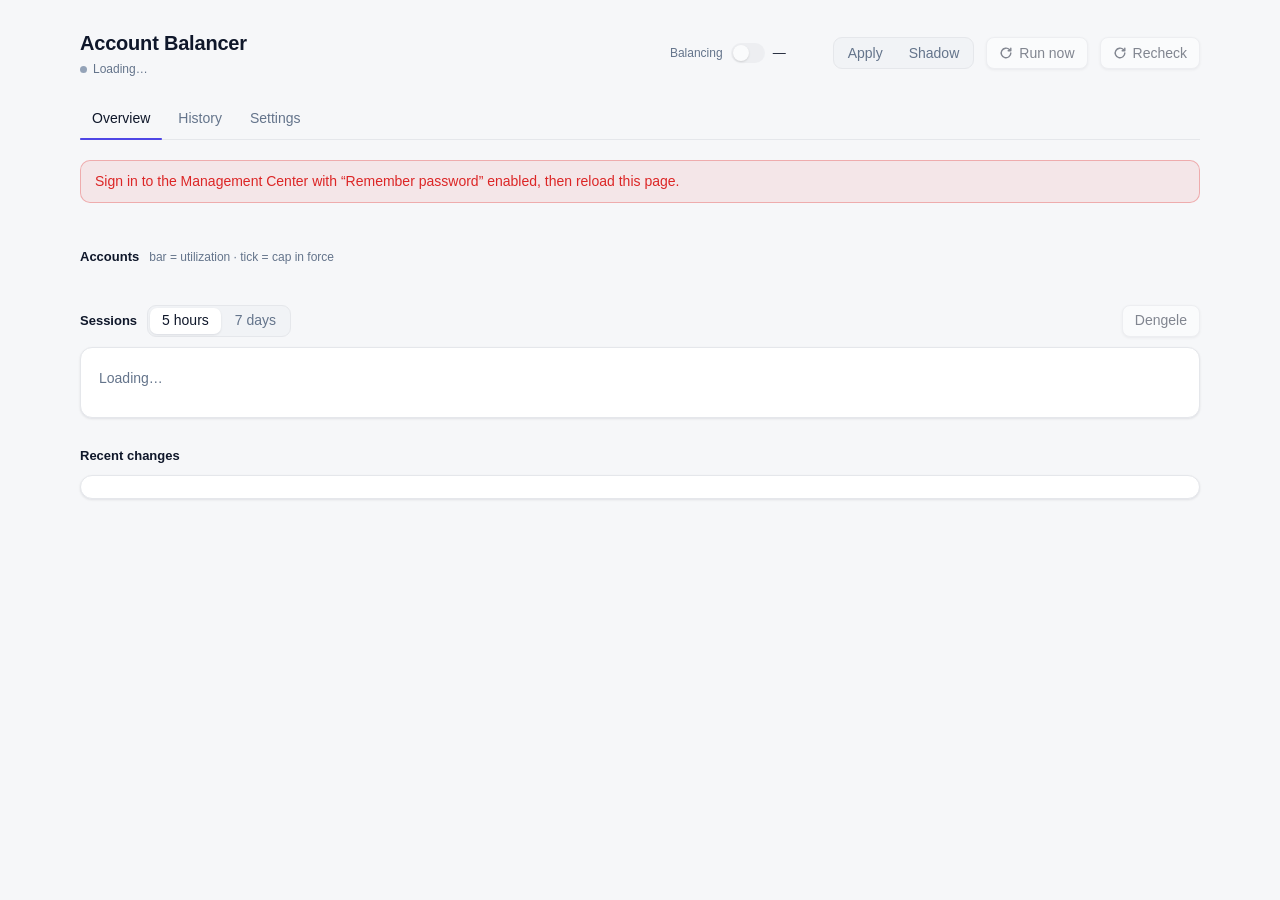
==== commit 0e172f7d: "feat(web): Say in words under the Sessions header what the Ultra percent is based on" ====
--- a/internal/web/assets/index.html
+++ b/internal/web/assets/index.html
@@ -60,6 +60,7 @@
       <span class="hint" id="sessions-hint"></span>
       <button type="button" class="button" id="rebalance" title="Rebalance now: place every project without a folder pin again, balanced by headroom and load. Shows the plan first." disabled>Dengele</button>
     </div>
+    <p class="hint meter-line" id="sessions-basis" hidden></p>
     <p class="hint meter-line" id="sessions-meter" hidden></p>
     <div class="card rebalance" id="rebalance-plan" role="status" hidden></div>
     <div class="card sessions" id="sessions"><p class="empty">Loading…</p></div>
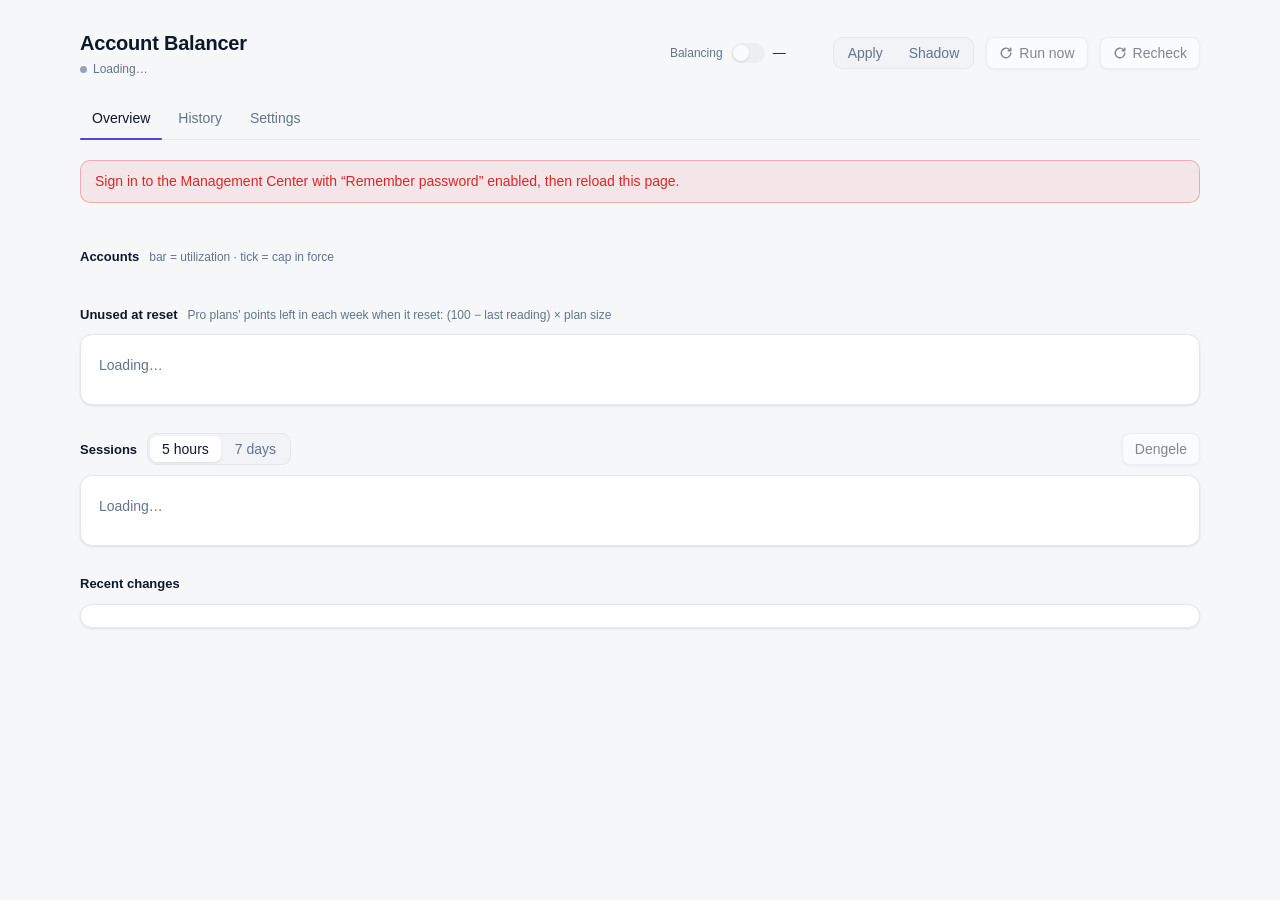
==== commit 0c505988: "feat(web): Show why fill placed a project and the room left unused at each reset A session or a home" ====
--- a/internal/web/assets/index.html
+++ b/internal/web/assets/index.html
@@ -51,6 +51,10 @@
     <div class="card outlook" id="outlook" hidden></div>
     <div class="section-head"><h2>Accounts</h2><span class="hint">bar = utilization · tick = cap in force</span></div>
     <div class="accounts" id="accounts"></div>
+    <div class="section-head"><h2>Unused at reset</h2><span class="hint">Pro plans' points left in each week when it reset: (100 − last reading) × plan size</span></div>
+    <div class="card sessions" id="waste"><p class="empty">Loading…</p></div>
+    <div class="section-head" id="extra-models-head" hidden><h2>Extra models</h2><span class="hint">served only by these accounts, in this order</span></div>
+    <div class="accounts" id="extra-models" hidden></div>
     <div class="section-head">
       <h2>Sessions</h2>
       <div class="segmented" role="group" aria-label="Window" id="session-span">
@@ -58,7 +62,7 @@
         <button type="button" data-span="week" aria-pressed="false">7 days</button>
       </div>
       <span class="hint" id="sessions-hint"></span>
-      <button type="button" class="button" id="rebalance" title="Rebalance now: place every project without a folder pin again, balanced by headroom and load. Shows the plan first." disabled>Dengele</button>
+      <button type="button" class="button" id="rebalance" title="Rebalance now: place every project without a folder pin again: by fill (the first reset with room) when fill is on, else balanced by headroom and load. Shows the plan first." disabled>Dengele</button>
     </div>
     <p class="hint meter-line" id="sessions-basis" hidden></p>
     <p class="hint meter-line" id="sessions-meter" hidden></p>
--- a/internal/web/assets/app.css
+++ b/internal/web/assets/app.css
@@ -146,6 +146,9 @@
 .sessions-table tr.project th { font-weight: 600; }
 .sessions-table tr.project td { font-weight: 500; }
 .sessions-table tr.session th { padding-left: 26px; }
+.sessions-table tr.worktree th { padding-left: 26px; font-weight: 500; }
+.sessions-table tr.worktree td { font-weight: 400; }
+.sessions-table tr.session.deep th { padding-left: 52px; }
 .sessions-table .stitle.none { font-style: italic; color: var(--muted); }
 .sessions-table td .select { height: 28px; }
 .toggle {
@@ -370,4 +373,10 @@
 .sessions-table .mlines { font-weight: 400; font-size: 11px; color: var(--muted); }
 .sessions-table .mline { white-space: nowrap; }
 .sessions-table .mname { font-family: ui-monospace, SFMono-Regular, Menlo, monospace; display: inline-block; max-width: 28ch; overflow: hidden; text-overflow: ellipsis; vertical-align: bottom; }
+.sessions-table .acct-use { font-weight: 400; font-size: 11px; line-height: 1.5; }
+.acct-name { color: var(--fg); }
+.acct-projects { margin-top: 12px; padding-top: 10px; border-top: 1px solid var(--line); font-size: 12px; }
+.acct-projects ul { list-style: none; margin: 6px 0 0; padding: 0; display: grid; gap: 2px; }
+.acct-projects .stitle { display: inline-block; max-width: 28ch; overflow: hidden; text-overflow: ellipsis; vertical-align: bottom; }
+.acct-projects .stitle.none { font-style: italic; color: var(--muted); }
 .meter-line { margin: 6px 2px 10px; }
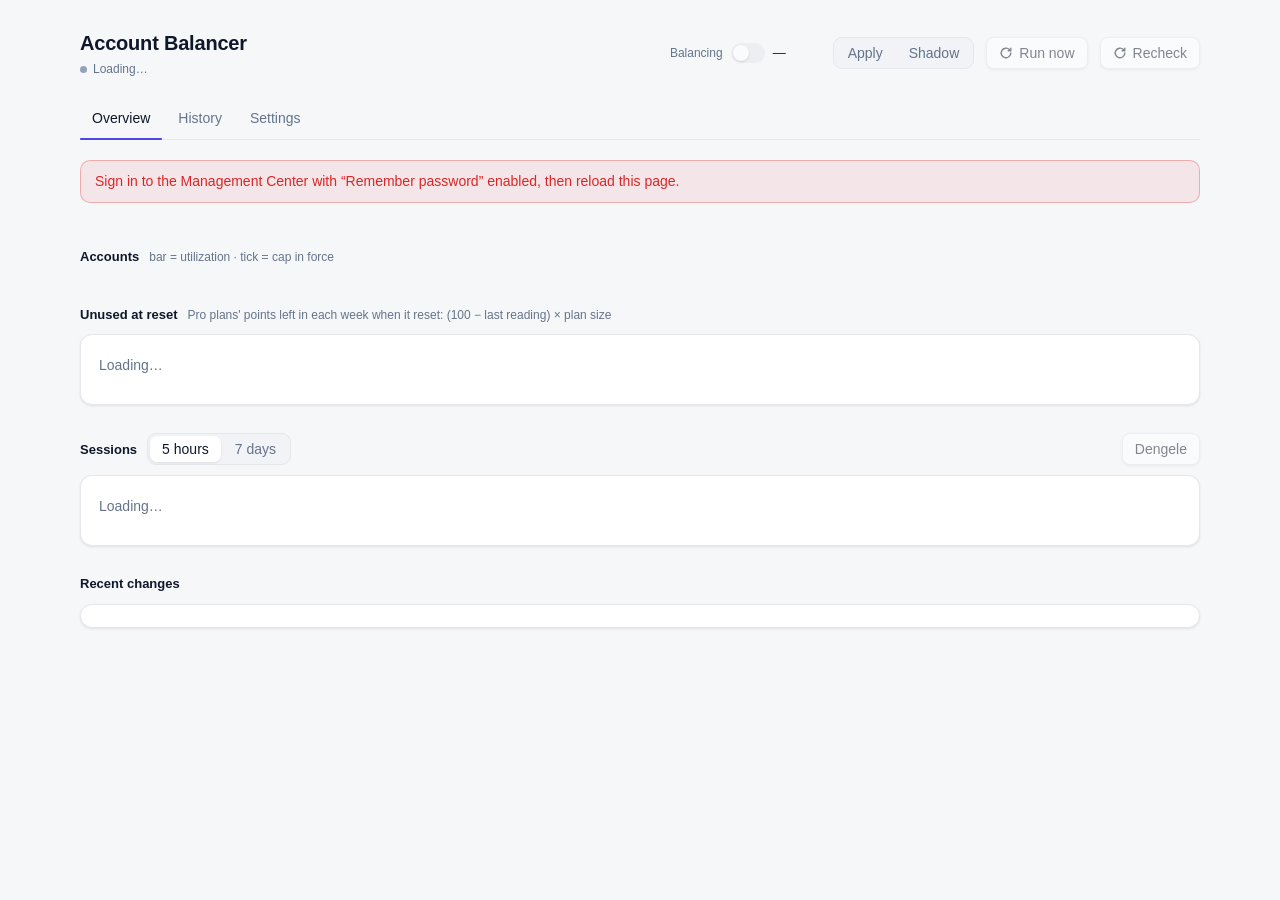
==== commit c2a1d211: "feat(engine): Count Mythos in the Fable share and warn when an account's share reaches fable_warn Ev" ====
--- a/internal/web/assets/index.html
+++ b/internal/web/assets/index.html
@@ -47,6 +47,7 @@
   <div id="config-error" class="banner bad" hidden></div>
 
   <section id="tab-overview">
+    <div id="fable-warnings" role="status"></div>
     <div class="choices" id="choices"></div>
     <div class="card outlook" id="outlook" hidden></div>
     <div class="section-head"><h2>Accounts</h2><span class="hint">bar = utilization · tick = cap in force</span></div>
@@ -121,6 +122,7 @@
           <label class="field"><span>Default 5-hour limit</span><span class="input-unit"><input type="number" step="any" data-threshold="session_cap"><em>%</em></span></label>
           <label class="field"><span>Minimum dwell</span><span class="input-unit"><input type="number" step="1" data-threshold="min_dwell_minutes"><em>min</em></span></label>
           <label class="field"><span>Readings stale after</span><span class="input-unit"><input type="number" step="any" data-threshold="stale_hours"><em>h</em></span></label>
+          <label class="field"><span>Warn at Mythos/Fable share</span><span class="input-unit"><input type="number" step="any" data-threshold="fable_warn"><em>%</em></span></label>
         </div>
         <div class="ruler" id="ruler" aria-hidden="true"></div>
       </fieldset>
--- a/internal/web/assets/app.css
+++ b/internal/web/assets/app.css
@@ -100,6 +100,7 @@
   transform-origin: left; transition: transform 200ms var(--ease-out);
 }
 
+.banner.warn { background: var(--warn-soft); border-color: color-mix(in srgb, var(--warn) 30%, transparent); }
 .banner.info { background: var(--surface); border-color: var(--line); }
 .banner { border-radius: 10px; padding: 10px 14px; margin-bottom: 16px; background: var(--bad-soft); border: 1px solid color-mix(in srgb, var(--bad) 30%, transparent); }
 .section-head { display: flex; align-items: baseline; gap: 10px; margin: 28px 0 10px; }
